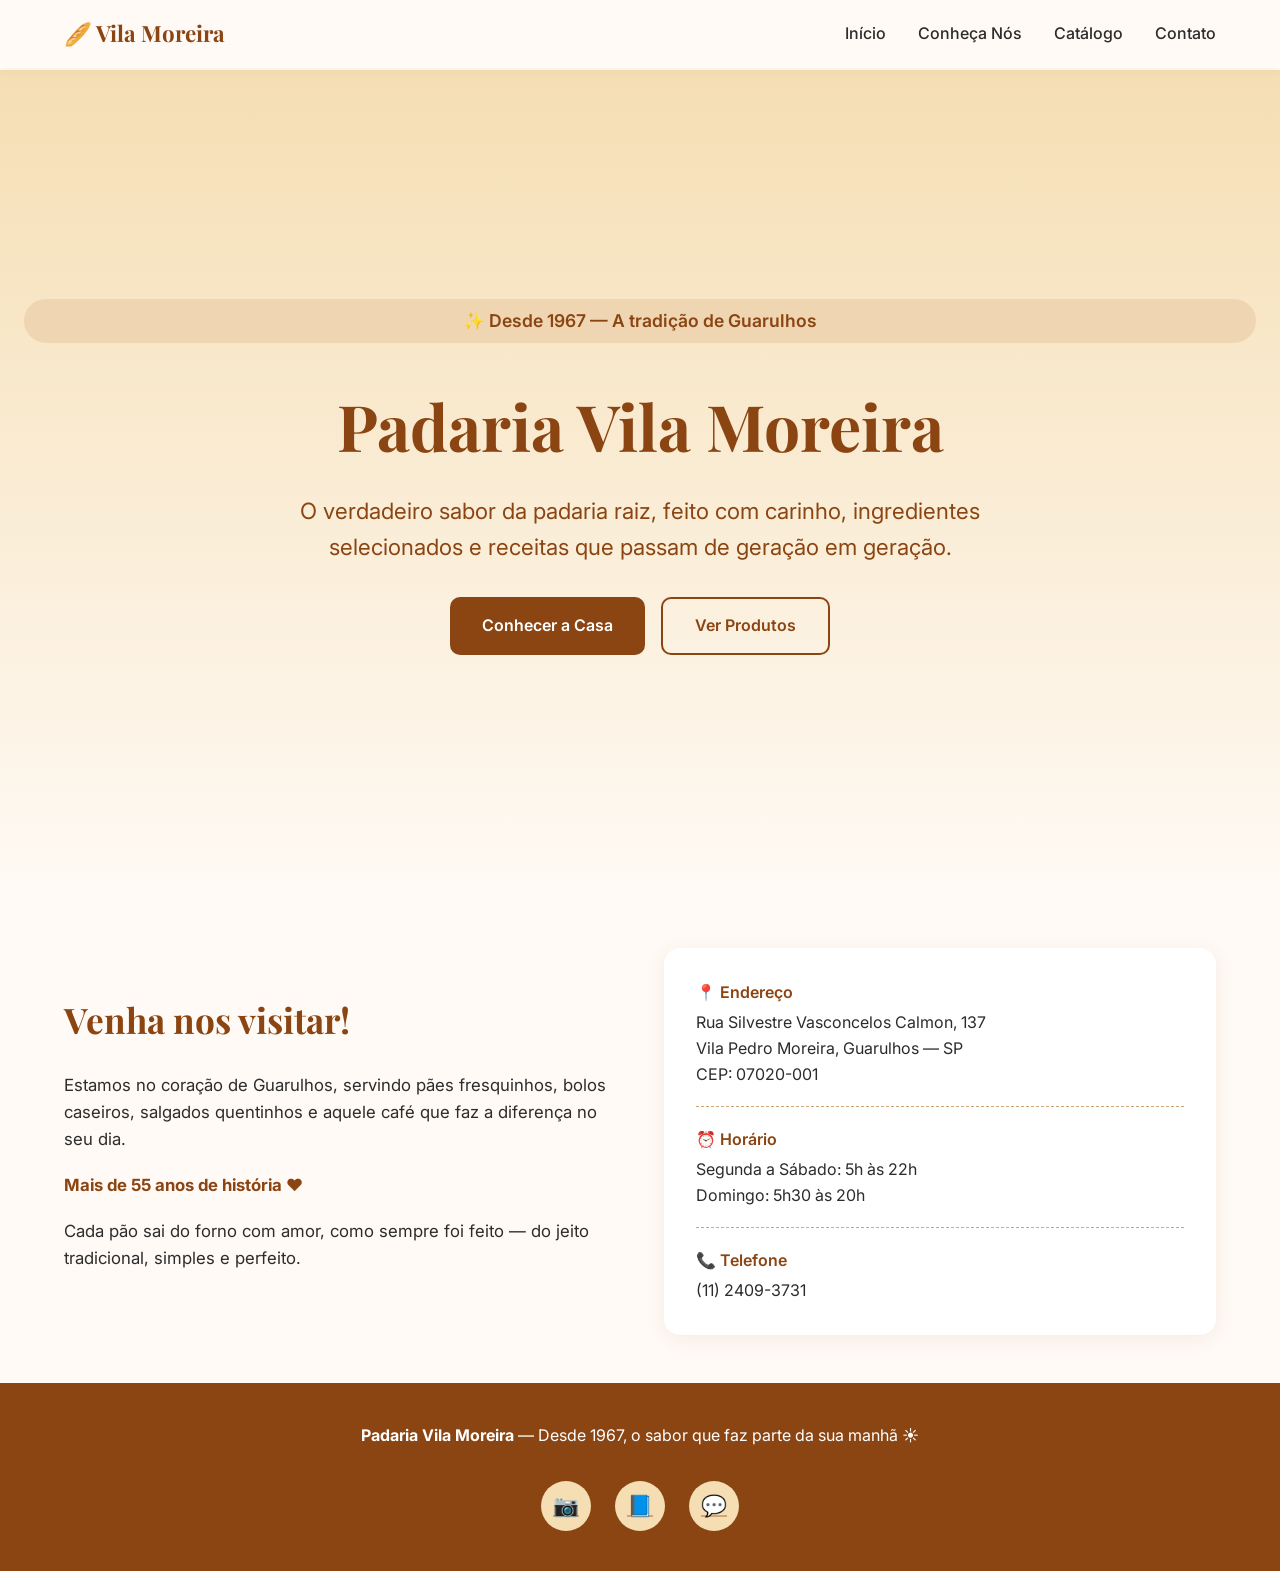
==== index.html @ 9a530a63 "Add files via upload" ====
<!DOCTYPE html>
<html lang="pt-BR">
<head>
    <meta charset="UTF-8">
    <meta name="viewport" content="width=device-width, initial-scale=1.0">
    <title>Padaria Vila Moreira — Desde 1967</title>
    <link rel="preconnect" href="https://fonts.googleapis.com">
    <link rel="preconnect" href="https://fonts.gstatic.com" crossorigin>
    <link href="https://fonts.googleapis.com/css2?family=Playfair+Display:wght@400;600;700&family=Inter:wght@300;400;500;600&display=swap" rel="stylesheet">
    <style>
        :root {
            --cor-primaria: #8B4513;
            --cor-secundaria: #D4A574;
            --cor-destaque: #F5DEB3;
            --cor-texto: #2C2C2C;
            --cor-fundo: #FFFAF5;
            --cor-branca: #FFFFFF;
            --sombra-leve: 0 4px 20px rgba(139, 69, 19, 0.08);
            --transicao-padrao: all 0.55s cubic-bezier(0.4, 0, 0.2, 1);
        }

        * {
            margin: 0;
            padding: 0;
            box-sizing: border-box;
        }

        html {
            scroll-behavior: smooth;
            height: 100%;
        }

        body {
            font-family: 'Inter', sans-serif;
            color: var(--cor-texto);
            background-color: var(--cor-fundo);
            line-height: 1.6;
            overflow-x: hidden;
            min-height: 100%;
            display: flex;
            flex-direction: column;
        }

        h1, h2, h3 {
            font-family: 'Playfair Display', serif;
            color: var(--cor-primaria);
        }

        .navegacao {
            position: fixed;
            top: 0;
            width: 100%;
            background: rgba(255, 250, 245, 0.95);
            backdrop-filter: blur(8px);
            z-index: 1000;
            box-shadow: 0 2px 10px rgba(139, 69, 19, 0.06);
        }

        .nav-conteudo {
            max-width: 1200px;
            margin: 0 auto;
            padding: 1rem 1.5rem;
            display: flex;
            justify-content: space-between;
            align-items: center;
        }

        .logo {
            font-family: 'Playfair Display', serif;
            font-size: 1.4rem;
            font-weight: 700;
            color: var(--cor-primaria);
            text-decoration: none;
        }

        .nav-links {
            display: flex;
            gap: 2rem;
            list-style: none;
        }

        .nav-links a {
            text-decoration: none;
            color: var(--cor-texto);
            font-weight: 500;
            position: relative;
            transition: var(--transicao-padrao);
        }

        .nav-links a::after {
            content: '';
            position: absolute;
            bottom: -4px;
            left: 0;
            width: 0;
            height: 2px;
            background-color: var(--cor-secundaria);
            transition: var(--transicao-padrao);
        }

        .nav-links a:hover {
            color: var(--cor-primaria);
        }

        .nav-links a:hover::after {
            width: 100%;
        }

        .menu-botao {
            display: none;
            background: none;
            border: none;
            font-size: 1.5rem;
            color: var(--cor-primaria);
            cursor: pointer;
        }

        .conteudo-principal {
            flex: 1;
            padding-top: 70px;
            position: relative;
            overflow: hidden;
        }

        /* ======================================
           TRANSIÇÕES VOLTARAM! 🎉
           ====================================== */
        .pagina {
            opacity: 0;
            transform: translateY(25px);
            transition: 
                opacity 0.55s ease-in-out,
                transform 0.55s cubic-bezier(0.4, 0, 0.2, 1);
            pointer-events: none;
            position: absolute;
            width: 100%;
            left: 0;
            top: 0;
        }

        .pagina.ativa {
            opacity: 1;
            transform: translateY(0);
            pointer-events: auto;
            position: relative;
            z-index: 1;
        }

        .secao {
            padding: 3rem 1.5rem;
            max-width: 1200px;
            margin: 0 auto;
        }

        .hero {
            padding: 4rem 1.5rem 5rem;
            text-align: center;
            background: linear-gradient(180deg, var(--cor-destaque) 0%, var(--cor-fundo) 100%);
            min-height: calc(100vh - 70px);
            display: flex;
            flex-direction: column;
            justify-content: center;
        }

        .hero h1 {
            font-size: clamp(2.5rem, 6vw, 4rem);
            margin-bottom: 1rem;
            animation: suaveEntrada 1s ease forwards;
        }

        .hero-subtitulo {
            font-size: clamp(1.1rem, 2.5vw, 1.4rem);
            color: var(--cor-primaria);
            opacity: 0.8;
            margin-bottom: 2rem;
            max-width: 700px;
            margin-left: auto;
            margin-right: auto;
            animation: suaveEntrada 1s ease 0.2s forwards;
            opacity: 0;
        }

        .hero-destaque {
            font-size: 1.1rem;
            font-weight: 600;
            color: var(--cor-primaria);
            background: rgba(212, 165, 116, 0.25);
            display: inline-block;
            padding: 0.5rem 1.5rem;
            border-radius: 50px;
            margin-bottom: 2rem;
            animation: suaveEntrada 1s ease 0.4s forwards;
            opacity: 0;
        }

        @keyframes suaveEntrada {
            from { opacity: 0; transform: translateY(20px); }
            to { opacity: 1; transform: translateY(0); }
        }

        .botoes-acao {
            display: flex;
            gap: 1rem;
            justify-content: center;
            flex-wrap: wrap;
            animation: suaveEntrada 1s ease 0.6s forwards;
            opacity: 0;
        }

        .botao {
            padding: 0.9rem 2rem;
            border-radius: 10px;
            font-weight: 600;
            text-decoration: none;
            transition: var(--transicao-padrao);
            display: inline-flex;
            align-items: center;
            gap: 0.5rem;
            border: none;
            cursor: pointer;
            font-size: 1rem;
        }

        .botao-primario {
            background-color: var(--cor-primaria);
            color: var(--cor-branca);
        }

        .botao-primario:hover {
            background-color: #6B3410;
            transform: translateY(-2px);
            box-shadow: var(--sombra-leve);
        }

        .botao-secundario {
            background-color: transparent;
            color: var(--cor-primaria);
            border: 2px solid var(--cor-primaria);
        }

        .botao-secundario:hover {
            background-color: var(--cor-primaria);
            color: var(--cor-branca);
        }

        .sobre-conteudo {
            display: grid;
            grid-template-columns: repeat(auto-fit, minmax(300px, 1fr));
            gap: 3rem;
            align-items: center;
        }

        .sobre-texto h2 {
            font-size: 2.2rem;
            margin-bottom: 1.5rem;
        }

        .sobre-texto p {
            margin-bottom: 1.2rem;
            font-size: 1.05rem;
        }

        .destaque-ano {
            font-size: 1.3rem;
            font-weight: 700;
            color: var(--cor-primaria);
        }

        .info-caixa {
            background: var(--cor-branca);
            padding: 2rem;
            border-radius: 16px;
            box-shadow: var(--sombra-leve);
        }

        .info-item {
            margin-bottom: 1.2rem;
            padding-bottom: 1.2rem;
            border-bottom: 1px dashed var(--cor-secundaria);
        }

        .info-item:last-child {
            border-bottom: none;
            margin-bottom: 0;
            padding-bottom: 0;
        }

        .info-titulo {
            font-weight: 600;
            color: var(--cor-primaria);
            margin-bottom: 0.3rem;
        }

        .categoria-titulo {
            text-align: center;
            font-size: 2rem;
            margin-bottom: 2.5rem;
            position: relative;
        }

        .categoria-titulo::after {
            content: '';
            width: 80px;
            height: 3px;
            background: var(--cor-secundaria);
            position: absolute;
            bottom: -10px;
            left: 50%;
            transform: translateX(-50%);
        }

        .categorias {
            display: flex;
            justify-content: center;
            gap: 1rem;
            margin-bottom: 3rem;
            flex-wrap: wrap;
        }

        .categoria-botao {
            padding: 0.7rem 1.5rem;
            background: transparent;
            border: 2px solid var(--cor-secundaria);
            color: var(--cor-primaria);
            border-radius: 30px;
            cursor: pointer;
            font-weight: 500;
            transition: var(--transicao-padrao);
        }

        .categoria-botao.ativa, .categoria-botao:hover {
            background: var(--cor-primaria);
            color: white;
            border-color: var(--cor-primaria);
        }

        .grade-produtos {
            display: grid;
            grid-template-columns: repeat(auto-fill, minmax(260px, 1fr));
            gap: 1.8rem;
        }

        .produto-card {
            background: var(--cor-branca);
            border-radius: 16px;
            overflow: hidden;
            box-shadow: var(--sombra-leve);
            transition: var(--transicao-padrao);
        }

        .produto-card.escondido {
            opacity: 0;
            transform: scale(0.9);
            height: 0;
            overflow: hidden;
            margin: 0;
            padding: 0;
        }

        .produto-card:hover {
            transform: translateY(-5px);
            box-shadow: 0 8px 25px rgba(139, 69, 19, 0.12);
        }

        .produto-imagem {
            height: 180px;
            background: linear-gradient(135deg, var(--cor-destaque), var(--cor-secundaria));
            display: flex;
            align-items: center;
            justify-content: center;
            font-size: 3rem;
        }

        .produto-conteudo {
            padding: 1.3rem;
        }

        .produto-nome {
            font-weight: 600;
            font-size: 1.1rem;
            margin-bottom: 0.5rem;
            color: var(--cor-primaria);
        }

        .produto-desc {
            font-size: 0.9rem;
            color: #666;
            margin-bottom: 0.8rem;
        }

        .produto-valor {
            font-weight: 700;
            font-size: 1.2rem;
            color: var(--cor-primaria);
            margin-bottom: 1rem;
        }

        .produto-botao {
            width: 100%;
            padding: 0.7rem;
            background: #25D366;
            color: white;
            border: none;
            border-radius: 8px;
            font-weight: 600;
            cursor: pointer;
            transition: var(--transicao-padrao);
            display: flex;
            align-items: center;
            justify-content: center;
            gap: 0.5rem;
        }

        .produto-botao:hover {
            background: #128C7E;
        }

        .form-secao {
            background: var(--cor-branca);
            border-radius: 16px;
            padding: 2rem;
            box-shadow: var(--sombra-leve);
            max-width: 600px;
            margin: 0 auto 2rem;
        }

        .form-grupo {
            margin-bottom: 1.5rem;
        }

        .form-label {
            display: block;
            margin-bottom: 0.5rem;
            font-weight: 600;
            color: var(--cor-primaria);
        }

        .form-input {
            width: 100%;
            padding: 0.9rem;
            border: 2px solid var(--cor-destaque);
            border-radius: 8px;
            font-size: 1rem;
            transition: var(--transicao-padrao);
        }

        .form-input:focus {
            outline: none;
            border-color: var(--cor-secundaria);
        }

        .redes {
            display: flex;
            justify-content: center;
            gap: 1.5rem;
            margin-top: 2rem;
        }

        .rede-link {
            width: 50px;
            height: 50px;
            border-radius: 50%;
            background: var(--cor-destaque);
            display: flex;
            align-items: center;
            justify-content: center;
            font-size: 1.3rem;
            text-decoration: none;
            transition: var(--transicao-padrao);
        }

        .rede-link:hover {
            transform: translateY(-3px);
            background: var(--cor-secundaria);
        }

        .rodape {
            background: var(--cor-primaria);
            color: white;
            text-align: center;
            padding: 2.5rem 1.5rem;
            margin-top: auto;
            position: relative;
            z-index: 10;
        }

        .rodape a {
            color: var(--cor-secundaria);
            text-decoration: underline;
        }

        .aviso-nome {
            background: rgba(37, 211, 102, 0.1);
            border-left: 4px solid #25D366;
            padding: 1rem;
            margin-bottom: 1.5rem;
            border-radius: 0 8px 8px 0;
            display: none;
        }

        .aviso-nome.mostrar {
            display: block;
        }

        @media (max-width: 768px) {
            .nav-links {
                position: absolute;
                top: 100%;
                left: 0;
                width: 100%;
                background: var(--cor-fundo);
                flex-direction: column;
                padding: 1.5rem;
                gap: 1rem;
                display: none;
                box-shadow: 0 10px 15px rgba(0,0,0,0.05);
            }

            .nav-links.aberto {
                display: flex;
            }

            .menu-botao {
                display: block;
            }

            .hero {
                padding: 3rem 1rem 4rem;
                min-height: calc(100vh - 70px);
            }

            .secao {
                padding: 2rem 1rem;
            }

            .conteudo-principal {
                overflow: visible;
            }

            .pagina {
                position: relative;
            }
        }
    </style>
</head>
<body>
    <!-- Navegação -->
    <nav class="navegacao">
        <div class="nav-conteudo">
            <a href="#" class="logo" onclick="irParaPagina('inicio')">🥖 Vila Moreira</a>
            <button class="menu-botao" onclick="alternarMenu()">☰</button>
            <ul class="nav-links" id="menuPrincipal">
                <li><a href="#" onclick="irParaPagina('inicio')">Início</a></li>
                <li><a href="#" onclick="irParaPagina('sobre')">Conheça Nós</a></li>
                <li><a href="#" onclick="irParaPagina('catalogo')">Catálogo</a></li>
                <li><a href="#" onclick="irParaPagina('contato')">Contato</a></li>
            </ul>
        </div>
    </nav>

    <!-- Conteúdo Principal -->
    <main class="conteudo-principal">
        <!-- PÁGINA INÍCIO -->
        <section class="pagina ativa" id="pagina-inicio">
            <div class="hero">
                <div class="hero-destaque">✨ Desde 1967 — A tradição de Guarulhos</div>
                <h1>Padaria Vila Moreira</h1>
                <p class="hero-subtitulo">O verdadeiro sabor da padaria raiz, feito com carinho, ingredientes selecionados e receitas que passam de geração em geração.</p>
                <div class="botoes-acao">
                    <a href="#" class="botao botao-primario" onclick="irParaPagina('sobre')">Conhecer a Casa</a>
                    <a href="#" class="botao botao-secundario" onclick="irParaPagina('catalogo')">Ver Produtos</a>
                </div>
            </div>

            <div class="secao">
                <div class="sobre-conteudo">
                    <div class="sobre-texto">
                        <h2>Venha nos visitar!</h2>
                        <p>Estamos no coração de Guarulhos, servindo pães fresquinhos, bolos caseiros, salgados quentinhos e aquele café que faz a diferença no seu dia.</p>
                        <p class="destaque-ano">Mais de 55 anos de história ❤️</p>
                        <p>Cada pão sai do forno com amor, como sempre foi feito — do jeito tradicional, simples e perfeito.</p>
                    </div>
                    <div class="info-caixa">
                        <div class="info-item">
                            <div class="info-titulo">📍 Endereço</div>
                            <div>Rua Silvestre Vasconcelos Calmon, 137<br>Vila Pedro Moreira, Guarulhos — SP<br>CEP: 07020-001</div>
                        </div>
                        <div class="info-item">
                            <div class="info-titulo">⏰ Horário</div>
                            <div>Segunda a Sábado: 5h às 22h<br>Domingo: 5h30 às 20h</div>
                        </div>
                        <div class="info-item">
                            <div class="info-titulo">📞 Telefone</div>
                            <div>(11) 2409-3731</div>
                        </div>
                    </div>
                </div>
            </div>
        </section>

        <!-- PÁGINA SOBRE -->
        <section class="pagina" id="pagina-sobre">
            <div class="secao">
                <h2 class="categoria-titulo">Nossa História</h2>
                <div class="sobre-conteudo">
                    <div class="sobre-texto">
                        <p>A Padaria Vila Moreira nasceu em <strong>1967</strong>, no bairro de Vila Pedro Moreira, em Guarulhos. Há mais de cinco décadas, fazemos parte da rotina e do coração da comunidade.</p>
                        <p>Mantemos viva a tradição do pão francês quentinho, do café forte e da comida feita na hora, com ingredientes escolhidos a dedo. Não temos segredos: fazemos simples, bem feito e com amor.</p>
                        <p>Hoje, como há 55 anos, abrimos às 5h da manhã para receber você. Seja para o café antes do trabalho, o lanche da tarde ou aquele pãozinho para levar para casa — estamos aqui, sempre de portas abertas.</p>
                        <p class="destaque-ano">Venha conhecer! É mais do que uma padaria. É a sua casa. 🥖</p>
                    </div>
                    <div class="info-caixa">
                        <h3 style="margin-bottom: 1rem;">📋 Informações</h3>
                        <div class="info-item">
                            <div class="info-titulo">Fundação</div>
                            <div>1967 — mais de 55 anos de tradição</div>
                        </div>
                        <div class="info-item">
                            <div class="info-titulo">Localização</div>
                            <div>Rua Silvestre Vasconcelos Calmon, 137<br>Vila Pedro Moreira — Guarulhos/SP</div>
                        </div>
                        <div class="info-item">
                            <div class="info-titulo">Funcionamento</div>
                            <div>Seg–Sáb: 5h–22h | Dom: 5h30–20h</div>
                        </div>
                        <div class="info-item">
                            <div class="info-titulo">Nota no Google</div>
                            <div>⭐ 4.5 — mais de 430 avaliações</div>
                        </div>
                    </div>
                </div>
            </div>
        </section>

        <!-- PÁGINA CATÁLOGO -->
        <section class="pagina" id="pagina-catalogo">
            <div class="secao">
                <h2 class="categoria-titulo">Nosso Catálogo</h2>

                <div class="form-secao">
                    <h3 style="margin-bottom: 1rem;">👋 Antes de tudo, diga seu nome</h3>
                    <div class="aviso-nome" id="avisoNome">
                        ✅ Salvo! Agora quando escolher um produto, já sabemos quem é você.
                    </div>
                    <div class="form-grupo">
                        <label class="form-label" for="campoNome">Seu nome</label>
                        <input type="text" id="campoNome" class="form-input" placeholder="Digite seu nome..." oninput="salvarNome(this.value)">
                    </div>
                </div>

                <div class="categorias">
                    <button class="categoria-botao ativa" onclick="filtrarCategoria('todos', this)">Todos</button>
                    <button class="categoria-botao" onclick="filtrarCategoria('paes', this)">Pães</button>
                    <button class="categoria-botao" onclick="filtrarCategoria('doces', this)">Doces & Bolos</button>
                    <button class="categoria-botao" onclick="filtrarCategoria('lanches', this)">Lanches</button>
                    <button class="categoria-botao" onclick="filtrarCategoria('bebidas', this)">Bebidas</button>
                </div>

                <div class="grade-produtos" id="gradeProdutos">
                    <div class="produto-card" data-categoria="paes">
                        <div class="produto-imagem">🥖</div>
                        <div class="produto-conteudo">
                            <h3 class="produto-nome">Pão Francês</h3>
                            <p class="produto-desc">Crocante por fora, macio por dentro — o clássico de sempre</p>
                            <p class="produto-valor">R$ 0,80 / unidade</p>
                            <button class="produto-botao" onclick="interessado('Pão Francês', 'R$ 0,80 / unidade')">
                                💬 Tenho interesse
                            </button>
                        </div>
                    </div>

                    <div class="produto-card" data-categoria="paes">
                        <div class="produto-imagem">🍞</div>
                        <div class="produto-conteudo">
                            <h3 class="produto-nome">Pão de Leite</h3>
                            <p class="produto-desc">Fofinho, doce na medida — feito aqui na casa</p>
                            <p class="produto-valor">R$ 6,00 / unidade</p>
                            <button class="produto-botao" onclick="interessado('Pão de Leite', 'R$ 6,00 / unidade')">
                                💬 Tenho interesse
                            </button>
                        </div>
                    </div>

                    <div class="produto-card" data-categoria="doces">
                        <div class="produto-imagem">🍫</div>
                        <div class="produto-conteudo">
                            <h3 class="produto-nome">Bomba de Ovomaltine</h3>
                            <p class="produto-desc">Recheada, cremosa, irresistível</p>
                            <p class="produto-valor">R$ 10,00</p>
                            <button class="produto-botao" onclick="interessado('Bomba de Ovomaltine', 'R$ 10,00')">
                                💬 Tenho interesse
                            </button>
                        </div>
                    </div>

                    <div class="produto-card" data-categoria="doces">
                        <div class="produto-imagem">🍰</div>
                        <div class="produto-conteudo">
                            <h3 class="produto-nome">Tortinha de Limão</h3>
                            <p class="produto-desc">Azedinha, doce e fresquinha</p>
                            <p class="produto-valor">R$ 10,00</p>
                            <button class="produto-botao" onclick="interessado('Tortinha de Limão', 'R$ 10,00')">
                                💬 Tenho interesse
                            </button>
                        </div>
                    </div>

                    <div class="produto-card" data-categoria="lanches">
                        <div class="produto-imagem">🥪</div>
                        <div class="produto-conteudo">
                            <h3 class="produto-nome">Pão na Chapa</h3>
                            <p class="produto-desc">Manteiga derretida, pão quentinho</p>
                            <p class="produto-valor">R$ 7,50</p>
                            <button class="produto-botao" onclick="interessado('Pão na Chapa', 'R$ 7,50')">
                                💬 Tenho interesse
                            </button>
                        </div>
                    </div>

                    <div class="produto-card" data-categoria="lanches">
                        <div class="produto-imagem">🥓</div>
                        <div class="produto-conteudo">
                            <h3 class="produto-nome">Pão com Ovo, Queijo e Bacon</h3>
                            <p class="produto-desc">Completo e saboroso</p>
                            <p class="produto-valor">R$ 16,50</p>
                            <button class="produto-botao" onclick="interessado('Pão com Ovo, Queijo e Bacon', 'R$ 16,50')">
                                💬 Tenho interesse
                            </button>
                        </div>
                    </div>

                    <div class="produto-card" data-categoria="lanches">
                        <div class="produto-imagem">🥩</div>
                        <div class="produto-conteudo">
                            <h3 class="produto-nome">Mortadela com Queijo e Vinagrete</h3>
                            <p class="produto-desc">Famoso e aprovado por todos</p>
                            <p class="produto-valor">R$ 24,00</p>
                            <button class="produto-botao" onclick="interessado('Mortadela com Queijo e Vinagrete', 'R$ 24,00')">
                                💬 Tenho interesse
                            </button>
                        </div>
                    </div>

                    <div class="produto-card" data-categoria="bebidas">
                        <div class="produto-imagem">☕</div>
                        <div class="produto-conteudo">
                            <h3 class="produto-nome">Café com Leite</h3>
                            <p class="produto-desc">O clássico da manhã</p>
                            <p class="produto-valor">R$ 5,00</p>
                            <button class="produto-botao" onclick="interessado('Café com Leite', 'R$ 5,00')">
                                💬 Tenho interesse
                            </button>
                        </div>
                    </div>

                    <div class="produto-card" data-categoria="bebidas">
                        <div class="produto-imagem">🍫</div>
                        <div class="produto-conteudo">
                            <h3 class="produto-nome">Chocolate Gelado Batido</h3>
                            <p class="produto-desc">Cremoso e geladinho</p>
                            <p class="produto-valor">R$ 10,00</p>
                            <button class="produto-botao" onclick="interessado('Chocolate Gelado Batido', 'R$ 10,00')">
                                💬 Tenho interesse
                            </button>
                        </div>
                    </div>
                </div>
            </div>
        </section>

        <!-- PÁGINA CONTATO -->
        <section class="pagina" id="pagina-contato">
            <div class="secao">
                <h2 class="categoria-titulo">Fale Conosco</h2>

                <div class="sobre-conteudo">
                    <div class="form-secao">
                        <h3 style="margin-bottom: 1.5rem;">📬 Nossos canais</h3>
                        <p style="margin-bottom: 1.5rem;">Siga-nos nas redes sociais e fale conosco pelo WhatsApp. Será um prazer atendê-lo!</p>

                        <div style="display: flex; flex-direction: column; gap: 1rem; margin-bottom: 2rem;">
                            <a href="https://www.instagram.com/padariavilamoreira" target="_blank" class="botao botao-secundario" style="justify-content: center;">
                                📷 @padariavilamoreira
                            </a>
                            <a href="https://www.facebook.com/search/top?q=padaria%20vila%20moreira" target="_blank" class="botao botao-secundario" style="justify-content: center;">
                                📘 Facebook — Padaria Vila Moreira
                            </a>
                            <a id="linkWhatsContato" href="https://wa.me/5511999999999?text=Olá! Conheci o site e gostaria de saber mais." target="_blank" class="botao botao-primario" style="justify-content: center; background: #25D366;">
                                💬 Falar no WhatsApp
                            </a>
                        </div>

                        <div class="info-caixa">
                            <div class="info-item">
                                <div class="info-titulo">📍 Endereço</div>
                                <div>Rua Silvestre Vasconcelos Calmon, 137 — Vila Pedro Moreira<br>Guarulhos – SP | CEP: 07020-001</div>
                            </div>
                            <div class="info-item">
                                <div class="info-titulo">📞 Telefone</div>
                                <div>(11) 2409-3731</div>
                            </div>
                            <div class="info-item">
                                <div class="info-titulo">⏰ Funcionamento</div>
                                <div>Segunda a Sábado: 5h às 22h<br>Domingo: 5h30 às 20h</div>
                            </div>
                        </div>
                    </div>
                </div>
            </div>
        </section>
    </main>

    <!-- RODAPÉ — Sempre no final! -->
    <footer class="rodape">
        <p><strong>Padaria Vila Moreira</strong> — Desde 1967, o sabor que faz parte da sua manhã ☀️</p>
        <div class="redes">
            <a href="https://www.instagram.com/padariavilamoreira" target="_blank" class="rede-link" title="Instagram">📷</a>
            <a href="https://www.facebook.com/search/top?q=padaria%20vila%20moreira" target="_blank" class="rede-link" title="Facebook">📘</a>
            <a href="https://wa.me/5511999999999?text=Olá! Conheci o site e gostaria de saber mais sobre os produtos." target="_blank" class="rede-link" title="WhatsApp">💬</a>
        </div>
    </footer>

    <script>
        let nomeCliente = localStorage.getItem('nomeVilaMoreira') || '';

        document.addEventListener('DOMContentLoaded', () => {
            const campo = document.getElementById('campoNome');
            if (nomeCliente) {
                campo.value = nomeCliente;
                document.getElementById('avisoNome').classList.add('mostrar');
            }
        });

        function salvarNome(valor) {
            nomeCliente = valor.trim();
            localStorage.setItem('nomeVilaMoreira', nomeCliente);
            const aviso = document.getElementById('avisoNome');
            aviso.classList.toggle('mostrar', nomeCliente.length > 0);
        }

        // Transições entre páginas funcionando de novo!
        function irParaPagina(id) {
            event.preventDefault();

            // Esconde a página atual
            document.querySelectorAll('.pagina').forEach(pag => {
                pag.classList.remove('ativa');
            });

            // Mostra a nova página com transição suave
            setTimeout(() => {
                const alvo = document.getElementById(`pagina-${id}`);
                if (alvo) alvo.classList.add('ativa');
            }, 60);

            document.getElementById('menuPrincipal').classList.remove('aberto');
            window.scrollTo({ top: 0, behavior: 'smooth' });
        }

        function alternarMenu() {
            document.getElementById('menuPrincipal').classList.toggle('aberto');
        }

        function filtrarCategoria(categoria, botao) {
            document.querySelectorAll('.categoria-botao').forEach(btn => btn.classList.remove('ativa'));
            botao.classList.add('ativa');

            document.querySelectorAll('.produto-card').forEach(card => {
                const pertence = card.dataset.categoria === categoria || categoria === 'todos';
                card.classList.toggle('escondido', !pertence);
            });
        }

        function interessado(nomeProduto, precoProduto) {
            let saudacao = nomeCliente ? `Olá! Eu sou ${nomeCliente}. ` : 'Olá! ';
            const mensagem = `${saudacao}estava de olho nos produtos de vocês e gostaria de saber mais sobre: ${nomeProduto} — ${precoProduto}.`;
            const mensagemCodificada = encodeURIComponent(mensagem);
            const numeroWhats = '5511999999999';
            const url = `https://wa.me/${numeroWhats}?text=${mensagemCodificada}`;
            window.open(url, '_blank');
        }
    </script>
</body>
</html>
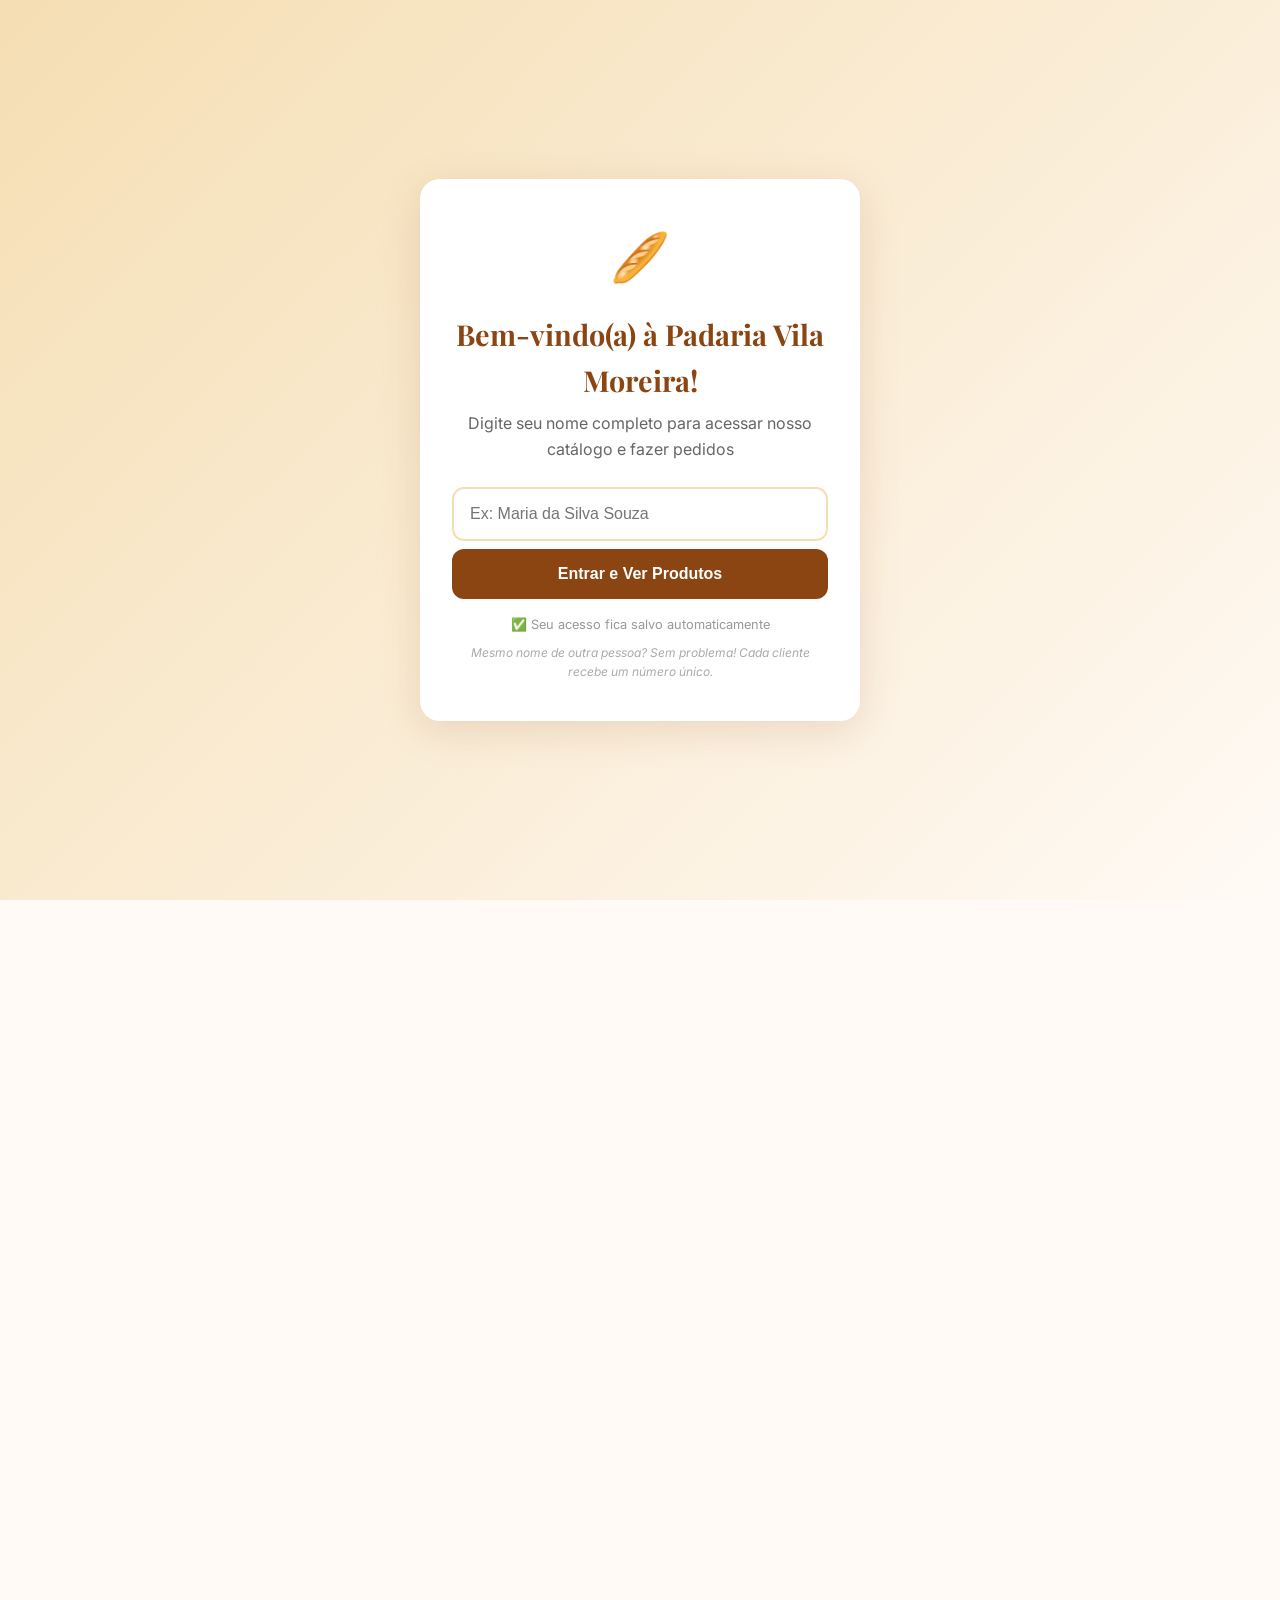
==== commit a1ceefee: "Add files via upload" ====
--- a/index.html
+++ b/index.html
@@ -3,7 +3,7 @@
 <head>
     <meta charset="UTF-8">
     <meta name="viewport" content="width=device-width, initial-scale=1.0">
-    <title>Padaria Vila Moreira — Desde 1967</title>
+    <title>Padaria Vila Moreira — Desde 1967 | Guarulhos/SP</title>
     <link rel="preconnect" href="https://fonts.googleapis.com">
     <link rel="preconnect" href="https://fonts.gstatic.com" crossorigin>
     <link href="https://fonts.googleapis.com/css2?family=Playfair+Display:wght@400;600;700&family=Inter:wght@300;400;500;600&display=swap" rel="stylesheet">
@@ -15,6 +15,8 @@
             --cor-texto: #2C2C2C;
             --cor-fundo: #FFFAF5;
             --cor-branca: #FFFFFF;
+            --cor-sucesso: #25D366;
+            --cor-erro: #E53935;
             --sombra-leve: 0 4px 20px rgba(139, 69, 19, 0.08);
             --transicao-padrao: all 0.55s cubic-bezier(0.4, 0, 0.2, 1);
         }
@@ -41,6 +43,132 @@
             flex-direction: column;
         }
 
+        /* TELA DE ENTRADA */
+        .tela-entrada {
+            position: fixed;
+            top: 0;
+            left: 0;
+            width: 100%;
+            height: 100vh;
+            background: linear-gradient(135deg, var(--cor-destaque) 0%, var(--cor-fundo) 100%);
+            display: flex;
+            align-items: center;
+            justify-content: center;
+            z-index: 9999;
+            transition: opacity 0.5s ease, visibility 0.5s ease;
+        }
+
+        .tela-entrada.oculta {
+            opacity: 0;
+            visibility: hidden;
+            pointer-events: none;
+        }
+
+        .caixa-entrada {
+            background: var(--cor-branca);
+            padding: 2.5rem 2rem;
+            border-radius: 20px;
+            box-shadow: 0 10px 40px rgba(139, 69, 19, 0.15);
+            max-width: 440px;
+            width: 90%;
+            text-align: center;
+            animation: aparecer 0.6s ease forwards;
+            transform: translateY(20px);
+            opacity: 0;
+        }
+
+        @keyframes aparecer {
+            to { transform: translateY(0); opacity: 1; }
+        }
+
+        .caixa-entrada h1 {
+            font-size: 1.8rem;
+            margin-bottom: 0.5rem;
+        }
+
+        .caixa-entrada p.subtitulo {
+            color: #666;
+            margin-bottom: 1.5rem;
+        }
+
+        .icone-entrada {
+            font-size: 3rem;
+            margin-bottom: 1rem;
+        }
+
+        .campo-entrada {
+            width: 100%;
+            padding: 1rem;
+            border: 2px solid var(--cor-destaque);
+            border-radius: 12px;
+            font-size: 1rem;
+            margin-bottom: 0.5rem;
+            transition: var(--transicao-padrao);
+        }
+
+        .campo-entrada:focus {
+            outline: none;
+            border-color: var(--cor-secundaria);
+        }
+
+        .campo-entrada.invalido {
+            border-color: var(--cor-erro);
+            background: rgba(229, 57, 53, 0.03);
+        }
+
+        .aviso-erro-entrada {
+            color: var(--cor-erro);
+            font-size: 0.85rem;
+            margin-bottom: 1rem;
+            min-height: 1.2rem;
+            display: none;
+        }
+
+        .aviso-erro-entrada.mostrar {
+            display: block;
+        }
+
+        .botao-entrada {
+            width: 100%;
+            padding: 1rem;
+            background: var(--cor-primaria);
+            color: white;
+            border: none;
+            border-radius: 12px;
+            font-size: 1rem;
+            font-weight: 600;
+            cursor: pointer;
+            transition: var(--transicao-padrao);
+        }
+
+        .botao-entrada:hover {
+            background: #6B3410;
+            transform: translateY(-2px);
+        }
+
+        .dica-entrada {
+            font-size: 0.8rem;
+            color: #999;
+            margin-top: 1rem;
+        }
+
+        .info-mesmonome {
+            font-size: 0.75rem;
+            color: #aaa;
+            margin-top: 0.5rem;
+            font-style: italic;
+        }
+
+        /* CONTEÚDO DO SITE */
+        .conteudo-site {
+            opacity: 0;
+            transition: opacity 0.6s ease;
+        }
+
+        .conteudo-site.visivel {
+            opacity: 1;
+        }
+
         h1, h2, h3 {
             font-family: 'Playfair Display', serif;
             color: var(--cor-primaria);
@@ -63,6 +191,8 @@
             display: flex;
             justify-content: space-between;
             align-items: center;
+            flex-wrap: wrap;
+            gap: 0.5rem;
         }
 
         .logo {
@@ -71,6 +201,21 @@
             font-weight: 700;
             color: var(--cor-primaria);
             text-decoration: none;
+        }
+
+        .saudacao-usuario {
+            font-size: 0.9rem;
+            color: var(--cor-primaria);
+            font-weight: 500;
+            padding: 0.3rem 0.8rem;
+            background: rgba(212, 165, 116, 0.2);
+            border-radius: 20px;
+        }
+
+        .identificador-usuario {
+            font-size: 0.75rem;
+            color: #999;
+            margin-left: 0.3rem;
         }
 
         .nav-links {
@@ -122,9 +267,6 @@
             overflow: hidden;
         }
 
-        /* ======================================
-           TRANSIÇÕES VOLTARAM! 🎉
-           ====================================== */
         .pagina {
             opacity: 0;
             transform: translateY(25px);
@@ -165,7 +307,6 @@
         .hero h1 {
             font-size: clamp(2.5rem, 6vw, 4rem);
             margin-bottom: 1rem;
-            animation: suaveEntrada 1s ease forwards;
         }
 
         .hero-subtitulo {
@@ -176,8 +317,6 @@
             max-width: 700px;
             margin-left: auto;
             margin-right: auto;
-            animation: suaveEntrada 1s ease 0.2s forwards;
-            opacity: 0;
         }
 
         .hero-destaque {
@@ -189,13 +328,6 @@
             padding: 0.5rem 1.5rem;
             border-radius: 50px;
             margin-bottom: 2rem;
-            animation: suaveEntrada 1s ease 0.4s forwards;
-            opacity: 0;
-        }
-
-        @keyframes suaveEntrada {
-            from { opacity: 0; transform: translateY(20px); }
-            to { opacity: 1; transform: translateY(0); }
         }
 
         .botoes-acao {
@@ -203,8 +335,6 @@
             gap: 1rem;
             justify-content: center;
             flex-wrap: wrap;
-            animation: suaveEntrada 1s ease 0.6s forwards;
-            opacity: 0;
         }
 
         .botao {
@@ -232,6 +362,16 @@
             box-shadow: var(--sombra-leve);
         }
 
+        .botao-whatsapp {
+            background-color: var(--cor-sucesso);
+            color: white;
+        }
+
+        .botao-whatsapp:hover {
+            background-color: #128C7E;
+            transform: translateY(-2px);
+        }
+
         .botao-secundario {
             background-color: transparent;
             color: var(--cor-primaria);
@@ -398,7 +538,7 @@
         .produto-botao {
             width: 100%;
             padding: 0.7rem;
-            background: #25D366;
+            background: var(--cor-sucesso);
             color: white;
             border: none;
             border-radius: 8px;
@@ -424,29 +564,13 @@
             margin: 0 auto 2rem;
         }
 
-        .form-grupo {
+        .aviso-nome {
+            background: rgba(37, 211, 102, 0.1);
+            border-left: 4px solid var(--cor-sucesso);
+            padding: 1rem;
             margin-bottom: 1.5rem;
-        }
-
-        .form-label {
+            border-radius: 0 8px 8px 0;
             display: block;
-            margin-bottom: 0.5rem;
-            font-weight: 600;
-            color: var(--cor-primaria);
-        }
-
-        .form-input {
-            width: 100%;
-            padding: 0.9rem;
-            border: 2px solid var(--cor-destaque);
-            border-radius: 8px;
-            font-size: 1rem;
-            transition: var(--transicao-padrao);
-        }
-
-        .form-input:focus {
-            outline: none;
-            border-color: var(--cor-secundaria);
         }
 
         .redes {
@@ -487,19 +611,6 @@
         .rodape a {
             color: var(--cor-secundaria);
             text-decoration: underline;
-        }
-
-        .aviso-nome {
-            background: rgba(37, 211, 102, 0.1);
-            border-left: 4px solid #25D366;
-            padding: 1rem;
-            margin-bottom: 1.5rem;
-            border-radius: 0 8px 8px 0;
-            display: none;
-        }
-
-        .aviso-nome.mostrar {
-            display: block;
         }
 
         @media (max-width: 768px) {
@@ -540,319 +651,420 @@
             .pagina {
                 position: relative;
             }
+
+            .saudacao-usuario {
+                order: 3;
+                width: 100%;
+                text-align: center;
+                margin-top: 0.5rem;
+            }
         }
     </style>
 </head>
 <body>
-    <!-- Navegação -->
-    <nav class="navegacao">
-        <div class="nav-conteudo">
-            <a href="#" class="logo" onclick="irParaPagina('inicio')">🥖 Vila Moreira</a>
-            <button class="menu-botao" onclick="alternarMenu()">☰</button>
-            <ul class="nav-links" id="menuPrincipal">
-                <li><a href="#" onclick="irParaPagina('inicio')">Início</a></li>
-                <li><a href="#" onclick="irParaPagina('sobre')">Conheça Nós</a></li>
-                <li><a href="#" onclick="irParaPagina('catalogo')">Catálogo</a></li>
-                <li><a href="#" onclick="irParaPagina('contato')">Contato</a></li>
-            </ul>
+
+    <!-- TELA DE ENTRADA -->
+    <div class="tela-entrada" id="telaEntrada">
+        <div class="caixa-entrada">
+            <div class="icone-entrada">🥖</div>
+            <h1>Bem-vindo(a) à Padaria Vila Moreira!</h1>
+            <p class="subtitulo">Digite seu nome completo para acessar nosso catálogo e fazer pedidos</p>
+            
+            <input 
+                type="text" 
+                id="campoNomeCompleto" 
+                class="campo-entrada" 
+                placeholder="Ex: Maria da Silva Souza"
+                autocomplete="name"
+            >
+            
+            <p class="aviso-erro-entrada" id="avisoErroEntrada">
+                ⚠️ Por favor, digite seu nome completo (nome e sobrenome)
+            </p>
+            
+            <button class="botao-entrada" id="botaoEntrar">Entrar e Ver Produtos</button>
+            
+            <p class="dica-entrada">
+                ✅ Seu acesso fica salvo automaticamente
+            </p>
+            <p class="info-mesmonome">
+                Mesmo nome de outra pessoa? Sem problema! Cada cliente recebe um número único.
+            </p>
         </div>
-    </nav>
-
-    <!-- Conteúdo Principal -->
-    <main class="conteudo-principal">
-        <!-- PÁGINA INÍCIO -->
-        <section class="pagina ativa" id="pagina-inicio">
-            <div class="hero">
-                <div class="hero-destaque">✨ Desde 1967 — A tradição de Guarulhos</div>
-                <h1>Padaria Vila Moreira</h1>
-                <p class="hero-subtitulo">O verdadeiro sabor da padaria raiz, feito com carinho, ingredientes selecionados e receitas que passam de geração em geração.</p>
-                <div class="botoes-acao">
-                    <a href="#" class="botao botao-primario" onclick="irParaPagina('sobre')">Conhecer a Casa</a>
-                    <a href="#" class="botao botao-secundario" onclick="irParaPagina('catalogo')">Ver Produtos</a>
-                </div>
+    </div>
+
+    <!-- CONTEÚDO DO SITE -->
+    <div class="conteudo-site" id="conteudoSite">
+
+        <!-- Navegação -->
+        <nav class="navegacao">
+            <div class="nav-conteudo">
+                <a href="#" class="logo" onclick="irParaPagina('inicio')">🥖 Vila Moreira</a>
+                <span class="saudacao-usuario" id="saudacaoUsuario">
+                    👋 Bem-vindo(a)!
+                </span>
+                <button class="menu-botao" onclick="alternarMenu()">☰</button>
+                <ul class="nav-links" id="menuPrincipal">
+                    <li><a href="#" onclick="irParaPagina('inicio')">Início</a></li>
+                    <li><a href="#" onclick="irParaPagina('sobre')">Conheça Nós</a></li>
+                    <li><a href="#" onclick="irParaPagina('catalogo')">Catálogo</a></li>
+                    <li><a href="#" onclick="irParaPagina('contato')">Fazer Pedido</a></li>
+                </ul>
             </div>
-
-            <div class="secao">
-                <div class="sobre-conteudo">
-                    <div class="sobre-texto">
-                        <h2>Venha nos visitar!</h2>
-                        <p>Estamos no coração de Guarulhos, servindo pães fresquinhos, bolos caseiros, salgados quentinhos e aquele café que faz a diferença no seu dia.</p>
-                        <p class="destaque-ano">Mais de 55 anos de história ❤️</p>
-                        <p>Cada pão sai do forno com amor, como sempre foi feito — do jeito tradicional, simples e perfeito.</p>
-                    </div>
-                    <div class="info-caixa">
-                        <div class="info-item">
-                            <div class="info-titulo">📍 Endereço</div>
-                            <div>Rua Silvestre Vasconcelos Calmon, 137<br>Vila Pedro Moreira, Guarulhos — SP<br>CEP: 07020-001</div>
-                        </div>
-                        <div class="info-item">
-                            <div class="info-titulo">⏰ Horário</div>
-                            <div>Segunda a Sábado: 5h às 22h<br>Domingo: 5h30 às 20h</div>
-                        </div>
-                        <div class="info-item">
-                            <div class="info-titulo">📞 Telefone</div>
-                            <div>(11) 2409-3731</div>
-                        </div>
+        </nav>
+
+        <!-- Conteúdo Principal -->
+        <main class="conteudo-principal">
+            <!-- PÁGINA INÍCIO -->
+            <section class="pagina ativa" id="pagina-inicio">
+                <div class="hero">
+                    <div class="hero-destaque">✨ Desde 1967 — A tradição de Guarulhos</div>
+                    <h1>Padaria Vila Moreira</h1>
+                    <p class="hero-subtitulo">Pães fresquinhos, bolos caseiros, salgados quentes e aquele café que faz a diferença. Feito com amor, todos os dias.</p>
+                    <div class="botoes-acao">
+                        <a href="#" class="botao botao-primario" onclick="irParaPagina('catalogo')">🛒 Ver Catálogo</a>
+                        <a href="#" class="botao botao-whatsapp" onclick="abrirWhatsContato()">💬 Fazer Pedido</a>
                     </div>
                 </div>
-            </div>
-        </section>
-
-        <!-- PÁGINA SOBRE -->
-        <section class="pagina" id="pagina-sobre">
-            <div class="secao">
-                <h2 class="categoria-titulo">Nossa História</h2>
-                <div class="sobre-conteudo">
-                    <div class="sobre-texto">
-                        <p>A Padaria Vila Moreira nasceu em <strong>1967</strong>, no bairro de Vila Pedro Moreira, em Guarulhos. Há mais de cinco décadas, fazemos parte da rotina e do coração da comunidade.</p>
-                        <p>Mantemos viva a tradição do pão francês quentinho, do café forte e da comida feita na hora, com ingredientes escolhidos a dedo. Não temos segredos: fazemos simples, bem feito e com amor.</p>
-                        <p>Hoje, como há 55 anos, abrimos às 5h da manhã para receber você. Seja para o café antes do trabalho, o lanche da tarde ou aquele pãozinho para levar para casa — estamos aqui, sempre de portas abertas.</p>
-                        <p class="destaque-ano">Venha conhecer! É mais do que uma padaria. É a sua casa. 🥖</p>
-                    </div>
-                    <div class="info-caixa">
-                        <h3 style="margin-bottom: 1rem;">📋 Informações</h3>
-                        <div class="info-item">
-                            <div class="info-titulo">Fundação</div>
-                            <div>1967 — mais de 55 anos de tradição</div>
-                        </div>
-                        <div class="info-item">
-                            <div class="info-titulo">Localização</div>
-                            <div>Rua Silvestre Vasconcelos Calmon, 137<br>Vila Pedro Moreira — Guarulhos/SP</div>
-                        </div>
-                        <div class="info-item">
-                            <div class="info-titulo">Funcionamento</div>
-                            <div>Seg–Sáb: 5h–22h | Dom: 5h30–20h</div>
-                        </div>
-                        <div class="info-item">
-                            <div class="info-titulo">Nota no Google</div>
-                            <div>⭐ 4.5 — mais de 430 avaliações</div>
-                        </div>
-                    </div>
-                </div>
-            </div>
-        </section>
-
-        <!-- PÁGINA CATÁLOGO -->
-        <section class="pagina" id="pagina-catalogo">
-            <div class="secao">
-                <h2 class="categoria-titulo">Nosso Catálogo</h2>
-
-                <div class="form-secao">
-                    <h3 style="margin-bottom: 1rem;">👋 Antes de tudo, diga seu nome</h3>
-                    <div class="aviso-nome" id="avisoNome">
-                        ✅ Salvo! Agora quando escolher um produto, já sabemos quem é você.
-                    </div>
-                    <div class="form-grupo">
-                        <label class="form-label" for="campoNome">Seu nome</label>
-                        <input type="text" id="campoNome" class="form-input" placeholder="Digite seu nome..." oninput="salvarNome(this.value)">
-                    </div>
-                </div>
-
-                <div class="categorias">
-                    <button class="categoria-botao ativa" onclick="filtrarCategoria('todos', this)">Todos</button>
-                    <button class="categoria-botao" onclick="filtrarCategoria('paes', this)">Pães</button>
-                    <button class="categoria-botao" onclick="filtrarCategoria('doces', this)">Doces & Bolos</button>
-                    <button class="categoria-botao" onclick="filtrarCategoria('lanches', this)">Lanches</button>
-                    <button class="categoria-botao" onclick="filtrarCategoria('bebidas', this)">Bebidas</button>
-                </div>
-
-                <div class="grade-produtos" id="gradeProdutos">
-                    <div class="produto-card" data-categoria="paes">
-                        <div class="produto-imagem">🥖</div>
-                        <div class="produto-conteudo">
-                            <h3 class="produto-nome">Pão Francês</h3>
-                            <p class="produto-desc">Crocante por fora, macio por dentro — o clássico de sempre</p>
-                            <p class="produto-valor">R$ 0,80 / unidade</p>
-                            <button class="produto-botao" onclick="interessado('Pão Francês', 'R$ 0,80 / unidade')">
-                                💬 Tenho interesse
-                            </button>
-                        </div>
-                    </div>
-
-                    <div class="produto-card" data-categoria="paes">
-                        <div class="produto-imagem">🍞</div>
-                        <div class="produto-conteudo">
-                            <h3 class="produto-nome">Pão de Leite</h3>
-                            <p class="produto-desc">Fofinho, doce na medida — feito aqui na casa</p>
-                            <p class="produto-valor">R$ 6,00 / unidade</p>
-                            <button class="produto-botao" onclick="interessado('Pão de Leite', 'R$ 6,00 / unidade')">
-                                💬 Tenho interesse
-                            </button>
-                        </div>
-                    </div>
-
-                    <div class="produto-card" data-categoria="doces">
-                        <div class="produto-imagem">🍫</div>
-                        <div class="produto-conteudo">
-                            <h3 class="produto-nome">Bomba de Ovomaltine</h3>
-                            <p class="produto-desc">Recheada, cremosa, irresistível</p>
-                            <p class="produto-valor">R$ 10,00</p>
-                            <button class="produto-botao" onclick="interessado('Bomba de Ovomaltine', 'R$ 10,00')">
-                                💬 Tenho interesse
-                            </button>
-                        </div>
-                    </div>
-
-                    <div class="produto-card" data-categoria="doces">
-                        <div class="produto-imagem">🍰</div>
-                        <div class="produto-conteudo">
-                            <h3 class="produto-nome">Tortinha de Limão</h3>
-                            <p class="produto-desc">Azedinha, doce e fresquinha</p>
-                            <p class="produto-valor">R$ 10,00</p>
-                            <button class="produto-botao" onclick="interessado('Tortinha de Limão', 'R$ 10,00')">
-                                💬 Tenho interesse
-                            </button>
-                        </div>
-                    </div>
-
-                    <div class="produto-card" data-categoria="lanches">
-                        <div class="produto-imagem">🥪</div>
-                        <div class="produto-conteudo">
-                            <h3 class="produto-nome">Pão na Chapa</h3>
-                            <p class="produto-desc">Manteiga derretida, pão quentinho</p>
-                            <p class="produto-valor">R$ 7,50</p>
-                            <button class="produto-botao" onclick="interessado('Pão na Chapa', 'R$ 7,50')">
-                                💬 Tenho interesse
-                            </button>
-                        </div>
-                    </div>
-
-                    <div class="produto-card" data-categoria="lanches">
-                        <div class="produto-imagem">🥓</div>
-                        <div class="produto-conteudo">
-                            <h3 class="produto-nome">Pão com Ovo, Queijo e Bacon</h3>
-                            <p class="produto-desc">Completo e saboroso</p>
-                            <p class="produto-valor">R$ 16,50</p>
-                            <button class="produto-botao" onclick="interessado('Pão com Ovo, Queijo e Bacon', 'R$ 16,50')">
-                                💬 Tenho interesse
-                            </button>
-                        </div>
-                    </div>
-
-                    <div class="produto-card" data-categoria="lanches">
-                        <div class="produto-imagem">🥩</div>
-                        <div class="produto-conteudo">
-                            <h3 class="produto-nome">Mortadela com Queijo e Vinagrete</h3>
-                            <p class="produto-desc">Famoso e aprovado por todos</p>
-                            <p class="produto-valor">R$ 24,00</p>
-                            <button class="produto-botao" onclick="interessado('Mortadela com Queijo e Vinagrete', 'R$ 24,00')">
-                                💬 Tenho interesse
-                            </button>
-                        </div>
-                    </div>
-
-                    <div class="produto-card" data-categoria="bebidas">
-                        <div class="produto-imagem">☕</div>
-                        <div class="produto-conteudo">
-                            <h3 class="produto-nome">Café com Leite</h3>
-                            <p class="produto-desc">O clássico da manhã</p>
-                            <p class="produto-valor">R$ 5,00</p>
-                            <button class="produto-botao" onclick="interessado('Café com Leite', 'R$ 5,00')">
-                                💬 Tenho interesse
-                            </button>
-                        </div>
-                    </div>
-
-                    <div class="produto-card" data-categoria="bebidas">
-                        <div class="produto-imagem">🍫</div>
-                        <div class="produto-conteudo">
-                            <h3 class="produto-nome">Chocolate Gelado Batido</h3>
-                            <p class="produto-desc">Cremoso e geladinho</p>
-                            <p class="produto-valor">R$ 10,00</p>
-                            <button class="produto-botao" onclick="interessado('Chocolate Gelado Batido', 'R$ 10,00')">
-                                💬 Tenho interesse
-                            </button>
-                        </div>
-                    </div>
-                </div>
-            </div>
-        </section>
-
-        <!-- PÁGINA CONTATO -->
-        <section class="pagina" id="pagina-contato">
-            <div class="secao">
-                <h2 class="categoria-titulo">Fale Conosco</h2>
-
-                <div class="sobre-conteudo">
-                    <div class="form-secao">
-                        <h3 style="margin-bottom: 1.5rem;">📬 Nossos canais</h3>
-                        <p style="margin-bottom: 1.5rem;">Siga-nos nas redes sociais e fale conosco pelo WhatsApp. Será um prazer atendê-lo!</p>
-
-                        <div style="display: flex; flex-direction: column; gap: 1rem; margin-bottom: 2rem;">
-                            <a href="https://www.instagram.com/padariavilamoreira" target="_blank" class="botao botao-secundario" style="justify-content: center;">
-                                📷 @padariavilamoreira
-                            </a>
-                            <a href="https://www.facebook.com/search/top?q=padaria%20vila%20moreira" target="_blank" class="botao botao-secundario" style="justify-content: center;">
-                                📘 Facebook — Padaria Vila Moreira
-                            </a>
-                            <a id="linkWhatsContato" href="https://wa.me/5511999999999?text=Olá! Conheci o site e gostaria de saber mais." target="_blank" class="botao botao-primario" style="justify-content: center; background: #25D366;">
-                                💬 Falar no WhatsApp
-                            </a>
-                        </div>
-
+
+                <div class="secao">
+                    <div class="sobre-conteudo">
+                        <div class="sobre-texto">
+                            <h2>Seja muito bem-vindo(a)!</h2>
+                            <p>Estamos no coração do bairro Vila Pedro Moreira, em Guarulhos, servindo você desde 1967.</p>
+                            <p class="destaque-ano">Mais de 55 anos de sabor e tradição ❤️</p>
+                            <p>Pães saídos do forno o dia todo, receitas caseiras, ingredientes selecionados e aquele atendimento amigo que você merece.</p>
+                            <p>Faça seu pedido pelo WhatsApp ou venha nos visitar! Estamos de portas abertas para receber você e sua família.</p>
+                        </div>
                         <div class="info-caixa">
                             <div class="info-item">
                                 <div class="info-titulo">📍 Endereço</div>
-                                <div>Rua Silvestre Vasconcelos Calmon, 137 — Vila Pedro Moreira<br>Guarulhos – SP | CEP: 07020-001</div>
-                            </div>
-                            <div class="info-item">
-                                <div class="info-titulo">📞 Telefone</div>
-                                <div>(11) 2409-3731</div>
+                                <div>Rua Silvestre Vasconcelos Calmon, 137<br>Vila Pedro Moreira, Guarulhos — SP<br>CEP: 07020-001</div>
                             </div>
                             <div class="info-item">
                                 <div class="info-titulo">⏰ Funcionamento</div>
                                 <div>Segunda a Sábado: 5h às 22h<br>Domingo: 5h30 às 20h</div>
                             </div>
+                            <div class="info-item">
+                                <div class="info-titulo">📞 WhatsApp / Telefone</div>
+                                <div>(11) 2409-3731</div>
+                            </div>
+                            <div style="margin-top: 1rem;">
+                                <a href="#" class="botao botao-whatsapp" onclick="abrirWhatsContato()" style="width: 100%; justify-content: center;">
+                                    💬 Falar Agora
+                                </a>
+                            </div>
                         </div>
                     </div>
                 </div>
+            </section>
+
+            <!-- PÁGINA SOBRE -->
+            <section class="pagina" id="pagina-sobre">
+                <div class="secao">
+                    <h2 class="categoria-titulo">Nossa História</h2>
+                    <div class="sobre-conteudo">
+                        <div class="sobre-texto">
+                            <p>A Padaria Vila Moreira nasceu em <strong>1967</strong>, aqui no bairro de Vila Pedro Moreira, em Guarulhos. Há mais de cinco décadas, fazemos parte da sua rotina e do coração da comunidade.</p>
+                            <p>Mantemos viva a tradição do pão francês quentinho, do café forte e da comida feita na hora, com receitas que passam de geração em geração.</p>
+                            <p>Hoje, como há 55 anos, abrimos às 5h da manhã para receber você. Seja para o café antes do trabalho, o lanche da tarde ou aquele pãozinho para levar para casa — estamos sempre aqui, de portas abertas.</p>
+                            <p class="destaque-ano">Venha nos conhecer! É mais do que uma padaria. É a sua casa. 🥖</p>
+                        </div>
+                        <div class="info-caixa">
+                            <h3 style="margin-bottom: 1rem;">📋 Informações</h3>
+                            <div class="info-item">
+                                <div class="info-titulo">Desde</div>
+                                <div>1967 — 55+ anos de tradição</div>
+                            </div>
+                            <div class="info-item">
+                                <div class="info-titulo">Onde Estamos</div>
+                                <div>Rua Silvestre Vasconcelos Calmon, 137<br>Vila Pedro Moreira — Guarulhos/SP</div>
+                            </div>
+                            <div class="info-item">
+                                <div class="info-titulo">Horário</div>
+                                <div>Seg–Sáb: 5h–22h<br>Domingo: 5h30–20h</div>
+                            </div>
+                            <div class="info-item">
+                                <div class="info-titulo">Avaliação</div>
+                                <div>⭐ 4.5 — mais de 430 avaliações no Google</div>
+                            </div>
+                        </div>
+                    </div>
+                </div>
+            </section>
+
+            <!-- PÁGINA CATÁLOGO -->
+            <section class="pagina" id="pagina-catalogo">
+                <div class="secao">
+                    <h2 class="categoria-titulo">Nosso Catálogo</h2>
+
+                    <div class="form-secao">
+                        <h3 style="margin-bottom: 1rem;">👋 Olá!</h3>
+                        <div class="aviso-nome">
+                            ✅ Identificado(a) como: <strong id="nomeUsuarioExibicao"></strong>
+                        </div>
+                        <p style="font-size: 0.9rem; color: #666; margin-top: 0.5rem;">
+                            Clique em "Tenho interesse" em qualquer produto e já enviamos sua mensagem pelo WhatsApp!
+                        </p>
+                    </div>
+
+                    <div class="categorias">
+                        <button class="categoria-botao ativa" onclick="filtrarCategoria('todos', this)">Todos</button>
+                        <button class="categoria-botao" onclick="filtrarCategoria('paes', this)">Pães</button>
+                        <button class="categoria-botao" onclick="filtrarCategoria('doces', this)">Doces & Bolos</button>
+                        <button class="categoria-botao" onclick="filtrarCategoria('lanches', this)">Lanches</button>
+                        <button class="categoria-botao" onclick="filtrarCategoria('bebidas', this)">Bebidas</button>
+                    </div>
+
+                    <div class="grade-produtos" id="gradeProdutos">
+                        <div class="produto-card" data-categoria="paes">
+                            <div class="produto-imagem">🥖</div>
+                            <div class="produto-conteudo">
+                                <h3 class="produto-nome">Pão Francês</h3>
+                                <p class="produto-desc">Crocante por fora, macio por dentro — saído do forno</p>
+                                <p class="produto-valor">R$ 0,80 / unidade</p>
+                                <button class="produto-botao" onclick="interessado('Pão Francês', 'R$ 0,80 / unidade')">
+                                    💬 Tenho interesse
+                                </button>
+                            </div>
+                        </div>
+
+                        <div class="produto-card" data-categoria="paes">
+                            <div class="produto-imagem">🍞</div>
+                            <div class="produto-conteudo">
+                                <h3 class="produto-nome">Pão de Leite</h3>
+                                <p class="produto-desc">Fofinho, doce na medida — perfeito para o café</p>
+                                <p class="produto-valor">R$ 6,00 / unidade</p>
+                                <button class="produto-botao" onclick="interessado('Pão de Leite', 'R$ 6,00 / unidade')">
+                                    💬 Tenho interesse
+                                </button>
+                            </div>
+                        </div>
+
+                        <div class="produto-card" data-categoria="doces">
+                            <div class="produto-imagem">🍫</div>
+                            <div class="produto-conteudo">
+                                <h3 class="produto-nome">Bomba de Ovomaltine</h3>
+                                <p class="produto-desc">Recheada, cremosa e irresistível</p>
+                                <p class="produto-valor">R$ 10,00</p>
+                                <button class="produto-botao" onclick="interessado('Bomba de Ovomaltine', 'R$ 10,00')">
+                                    💬 Tenho interesse
+                                </button>
+                            </div>
+                        </div>
+
+                        <div class="produto-card" data-categoria="doces">
+                            <div class="produto-imagem">🍰</div>
+                            <div class="produto-conteudo">
+                                <h3 class="produto-nome">Tortinha de Limão</h3>
+                                <p class="produto-desc">Azedinha, fresquinha e caseira</p>
+                                <p class="produto-valor">R$ 10,00</p>
+                                <button class="produto-botao" onclick="interessado('Tortinha de Limão', 'R$ 10,00')">
+                                    💬 Tenho interesse
+                                </button>
+                            </div>
+                        </div>
+
+                        <div class="produto-card" data-categoria="lanches">
+                            <div class="produto-imagem">🥪</div>
+                            <div class="produto-conteudo">
+                                <h3 class="produto-nome">Pão na Chapa com Manteiga</h3>
+                                <p class="produto-desc">Pão quentinho com manteiga derretida</p>
+                                <p class="produto-valor">R$ 7,50</p>
+                                <button class="produto-botao" onclick="interessado('Pão na Chapa', 'R$ 7,50')">
+                                    💬 Tenho interesse
+                                </button>
+                            </div>
+                        </div>
+
+                        <div class="produto-card" data-categoria="lanches">
+                            <div class="produto-imagem">🥓</div>
+                            <div class="produto-conteudo">
+                                <h3 class="produto-nome">Pão com Ovo, Queijo e Bacon</h3>
+                                <p class="produto-desc">Completo, saboroso e bem servido</p>
+                                <p class="produto-valor">R$ 16,50</p>
+                                <button class="produto-botao" onclick="interessado('Pão com Ovo, Queijo e Bacon', 'R$ 16,50')">
+                                    💬 Tenho interesse
+                                </button>
+                            </div>
+                        </div>
+
+                        <div class="produto-card" data-categoria="bebidas">
+                            <div class="produto-imagem">☕</div>
+                            <div class="produto-conteudo">
+                                <h3 class="produto-nome">Café com Leite</h3>
+                                <p class="produto-desc">O clássico que não pode faltar</p>
+                                <p class="produto-valor">R$ 5,00</p>
+                                <button class="produto-botao" onclick="interessado('Café com Leite', 'R$ 5,00')">
+                                    💬 Tenho interesse
+                                </button>
+                            </div>
+                        </div>
+
+                        <div class="produto-card" data-categoria="bebidas">
+                            <div class="produto-imagem">🍫</div>
+                            <div class="produto-conteudo">
+                                <h3 class="produto-nome">Chocolate Gelado Batido</h3>
+                                <p class="produto-desc">Cremoso, geladinho e delicioso</p>
+                                <p class="produto-valor">R$ 10,00</p>
+                                <button class="produto-botao" onclick="interessado('Chocolate Gelado Batido', 'R$ 10,00')">
+                                    💬 Tenho interesse
+                                </button>
+                            </div>
+                        </div>
+                    </div>
+                </div>
+            </section>
+
+            <!-- PÁGINA CONTATO / PEDIDO -->
+            <section class="pagina" id="pagina-contato">
+                <div class="secao">
+                    <h2 class="categoria-titulo">Fazer Pedido</h2>
+                    <div class="sobre-conteudo">
+                        <div class="form-secao">
+                            <h3 style="margin-bottom: 1.5rem;">📬 Fale Conosco</h3>
+                            <p style="margin-bottom: 1.5rem;">Faça seu pedido pelo WhatsApp! Sua mensagem já vem com seu nome identificado, facilitando tudo.</p>
+                            <div style="display: flex; flex-direction: column; gap: 1rem; margin-bottom: 2rem;">
+                                <a href="https://www.instagram.com/padariavilamoreira" target="_blank" class="botao botao-secundario" style="justify-content: center;">
+                                    📷 @padariavilamoreira
+                                </a>
+                                <a href="#" onclick="abrirWhatsContato(); return false;" class="botao botao-whatsapp" style="justify-content: center;">
+                                    💬 Fazer Pedido no WhatsApp
+                                </a>
+                            </div>
+                            <div class="info-caixa">
+                                <div class="info-item">
+                                    <div class="info-titulo">📍 Endereço</div>
+                                    <div>Rua Silvestre Vasconcelos Calmon, 137 — Vila Pedro Moreira<br>Guarulhos – SP | CEP: 07020-001</div>
+                                </div>
+                                <div class="info-item">
+                                    <div class="info-titulo">📞 Telefone / WhatsApp</div>
+                                    <div>(11) 2409-3731</div>
+                                </div>
+                                <div class="info-item">
+                                    <div class="info-titulo">⏰ Funcionamento</div>
+                                    <div>Segunda a Sábado: 5h às 22h<br>Domingo: 5h30 às 20h</div>
+                                </div>
+                            </div>
+                        </div>
+                    </div>
+                </div>
+            </section>
+        </main>
+
+        <!-- RODAPÉ -->
+        <footer class="rodape">
+            <p><strong>Padaria Vila Moreira</strong> — Desde 1967, o sabor que faz parte da sua manhã ☀️</p>
+            <p style="margin-top: 0.5rem; font-size: 0.9rem;">Rua Silvestre Vasconcelos Calmon, 137 — Guarulhos/SP | WhatsApp: (11) 2409-3731</p>
+            <div class="redes">
+                <a href="https://www.instagram.com/padariavilamoreira" target="_blank" class="rede-link" title="Instagram">📷</a>
+                <a href="https://www.facebook.com/search/top?q=padaria%20vila%20moreira" target="_blank" class="rede-link" title="Facebook">📘</a>
+                <a href="#" onclick="abrirWhatsContato(); return false;" class="rede-link" title="WhatsApp">💬</a>
             </div>
-        </section>
-    </main>
-
-    <!-- RODAPÉ — Sempre no final! -->
-    <footer class="rodape">
-        <p><strong>Padaria Vila Moreira</strong> — Desde 1967, o sabor que faz parte da sua manhã ☀️</p>
-        <div class="redes">
-            <a href="https://www.instagram.com/padariavilamoreira" target="_blank" class="rede-link" title="Instagram">📷</a>
-            <a href="https://www.facebook.com/search/top?q=padaria%20vila%20moreira" target="_blank" class="rede-link" title="Facebook">📘</a>
-            <a href="https://wa.me/5511999999999?text=Olá! Conheci o site e gostaria de saber mais sobre os produtos." target="_blank" class="rede-link" title="WhatsApp">💬</a>
-        </div>
-    </footer>
+        </footer>
+
+    </div>
 
     <script>
-        let nomeCliente = localStorage.getItem('nomeVilaMoreira') || '';
-
+        // ==========================================================
+        // CONTROLE DE ENTRADA — SEM ALTERAÇÃO DEPOIS DE SALVO
+        // ==========================================================
+        const CHAVE_DADOS_USUARIO = 'padaria_vila_moreira_usuario';
+
+        function gerarIdentificador() {
+            return Math.floor(Math.random() * 9000 + 1000);
+        }
+
+        function getDadosUsuario() {
+            const dados = localStorage.getItem(CHAVE_DADOS_USUARIO);
+            return dados ? JSON.parse(dados) : null;
+        }
+
+        function validarNomeCompleto(nome) {
+            const limpo = nome.trim();
+            if (limpo.length < 5 || !limpo.includes(' ')) return false;
+            const regex = /^[A-Za-zÀ-ÿ\s]+$/;
+            return regex.test(limpo);
+        }
+
+        function salvarUsuario(nomeCompleto) {
+            const dados = {
+                nome: nomeCompleto.trim(),
+                id: gerarIdentificador()
+            };
+            localStorage.setItem(CHAVE_DADOS_USUARIO, JSON.stringify(dados));
+            return dados;
+        }
+
+        function getNomeExibicao() {
+            const usuario = getDadosUsuario();
+            if (!usuario) return '';
+            return `${usuario.nome} #${usuario.id}`;
+        }
+
+        function getSaudacao() {
+            const usuario = getDadosUsuario();
+            if (!usuario) return 'Olá! ';
+            return `Olá! Eu sou ${usuario.nome} (ID: ${usuario.id}). `;
+        }
+
+        function liberarSite() {
+            const usuario = getDadosUsuario();
+            if (!usuario) return;
+
+            document.getElementById('telaEntrada').classList.add('oculta');
+            document.getElementById('conteudoSite').classList.add('visivel');
+
+            document.getElementById('saudacaoUsuario').innerHTML = 
+                `👋 Olá, ${usuario.nome}! <span class="identificador-usuario">#${usuario.id}</span>`;
+
+            document.getElementById('nomeUsuarioExibicao').textContent = getNomeExibicao();
+        }
+
+        // ==========================================================
+        // INICIALIZAÇÃO
+        // ==========================================================
         document.addEventListener('DOMContentLoaded', () => {
-            const campo = document.getElementById('campoNome');
-            if (nomeCliente) {
-                campo.value = nomeCliente;
-                document.getElementById('avisoNome').classList.add('mostrar');
+            if (getDadosUsuario()) {
+                liberarSite();
             }
+
+            document.getElementById('botaoEntrar').addEventListener('click', () => {
+                const campo = document.getElementById('campoNomeCompleto');
+                const nomeDigitado = campo.value;
+
+                if (validarNomeCompleto(nomeDigitado)) {
+                    salvarUsuario(nomeDigitado);
+                    liberarSite();
+                } else {
+                    campo.classList.add('invalido');
+                    document.getElementById('avisoErroEntrada').classList.add('mostrar');
+                    campo.focus();
+                }
+            });
+
+            document.getElementById('campoNomeCompleto').addEventListener('keypress', (e) => {
+                if (e.key === 'Enter') {
+                    document.getElementById('botaoEntrar').click();
+                }
+            });
+
+            document.getElementById('campoNomeCompleto').addEventListener('input', () => {
+                document.getElementById('campoNomeCompleto').classList.remove('invalido');
+                document.getElementById('avisoErroEntrada').classList.remove('mostrar');
+            });
         });
 
-        function salvarNome(valor) {
-            nomeCliente = valor.trim();
-            localStorage.setItem('nomeVilaMoreira', nomeCliente);
-            const aviso = document.getElementById('avisoNome');
-            aviso.classList.toggle('mostrar', nomeCliente.length > 0);
-        }
-
-        // Transições entre páginas funcionando de novo!
+        // ==========================================================
+        // NAVEGAÇÃO
+        // ==========================================================
         function irParaPagina(id) {
             event.preventDefault();
-
-            // Esconde a página atual
-            document.querySelectorAll('.pagina').forEach(pag => {
-                pag.classList.remove('ativa');
-            });
-
-            // Mostra a nova página com transição suave
+            document.querySelectorAll('.pagina').forEach(pag => pag.classList.remove('ativa'));
             setTimeout(() => {
                 const alvo = document.getElementById(`pagina-${id}`);
                 if (alvo) alvo.classList.add('ativa');
             }, 60);
-
             document.getElementById('menuPrincipal').classList.remove('aberto');
             window.scrollTo({ top: 0, behavior: 'smooth' });
         }
@@ -861,23 +1073,32 @@
             document.getElementById('menuPrincipal').classList.toggle('aberto');
         }
 
+        // ==========================================================
+        // FILTRO DE PRODUTOS
+        // ==========================================================
         function filtrarCategoria(categoria, botao) {
             document.querySelectorAll('.categoria-botao').forEach(btn => btn.classList.remove('ativa'));
             botao.classList.add('ativa');
-
             document.querySelectorAll('.produto-card').forEach(card => {
                 const pertence = card.dataset.categoria === categoria || categoria === 'todos';
                 card.classList.toggle('escondido', !pertence);
             });
         }
 
+        // ==========================================================
+        // WHATSAPP — NÚMERO REAL DA PADARIA
+        // ==========================================================
+        // ⚠️ COLOQUE O NÚMERO REAL AQUI: DDD + NÚMERO (apenas dígitos)
+        const NUMERO_WHATSAPP = '551124093731';
+
         function interessado(nomeProduto, precoProduto) {
-            let saudacao = nomeCliente ? `Olá! Eu sou ${nomeCliente}. ` : 'Olá! ';
-            const mensagem = `${saudacao}estava de olho nos produtos de vocês e gostaria de saber mais sobre: ${nomeProduto} — ${precoProduto}.`;
-            const mensagemCodificada = encodeURIComponent(mensagem);
-            const numeroWhats = '5511999999999';
-            const url = `https://wa.me/${numeroWhats}?text=${mensagemCodificada}`;
-            window.open(url, '_blank');
+            const mensagem = `${getSaudacao()}vi o produto ${nomeProduto} — ${precoProduto}. Gostaria de saber mais informações ou fazer o pedido.`;
+            window.open(`https://wa.me/${NUMERO_WHATSAPP}?text=${encodeURIComponent(mensagem)}`, '_blank');
+        }
+
+        function abrirWhatsContato() {
+            const mensagem = `${getSaudacao()}conheci o site da Padaria Vila Moreira e gostaria de fazer um pedido ou tirar uma dúvida.`;
+            window.open(`https://wa.me/${NUMERO_WHATSAPP}?text=${encodeURIComponent(mensagem)}`, '_blank');
         }
     </script>
 </body>
